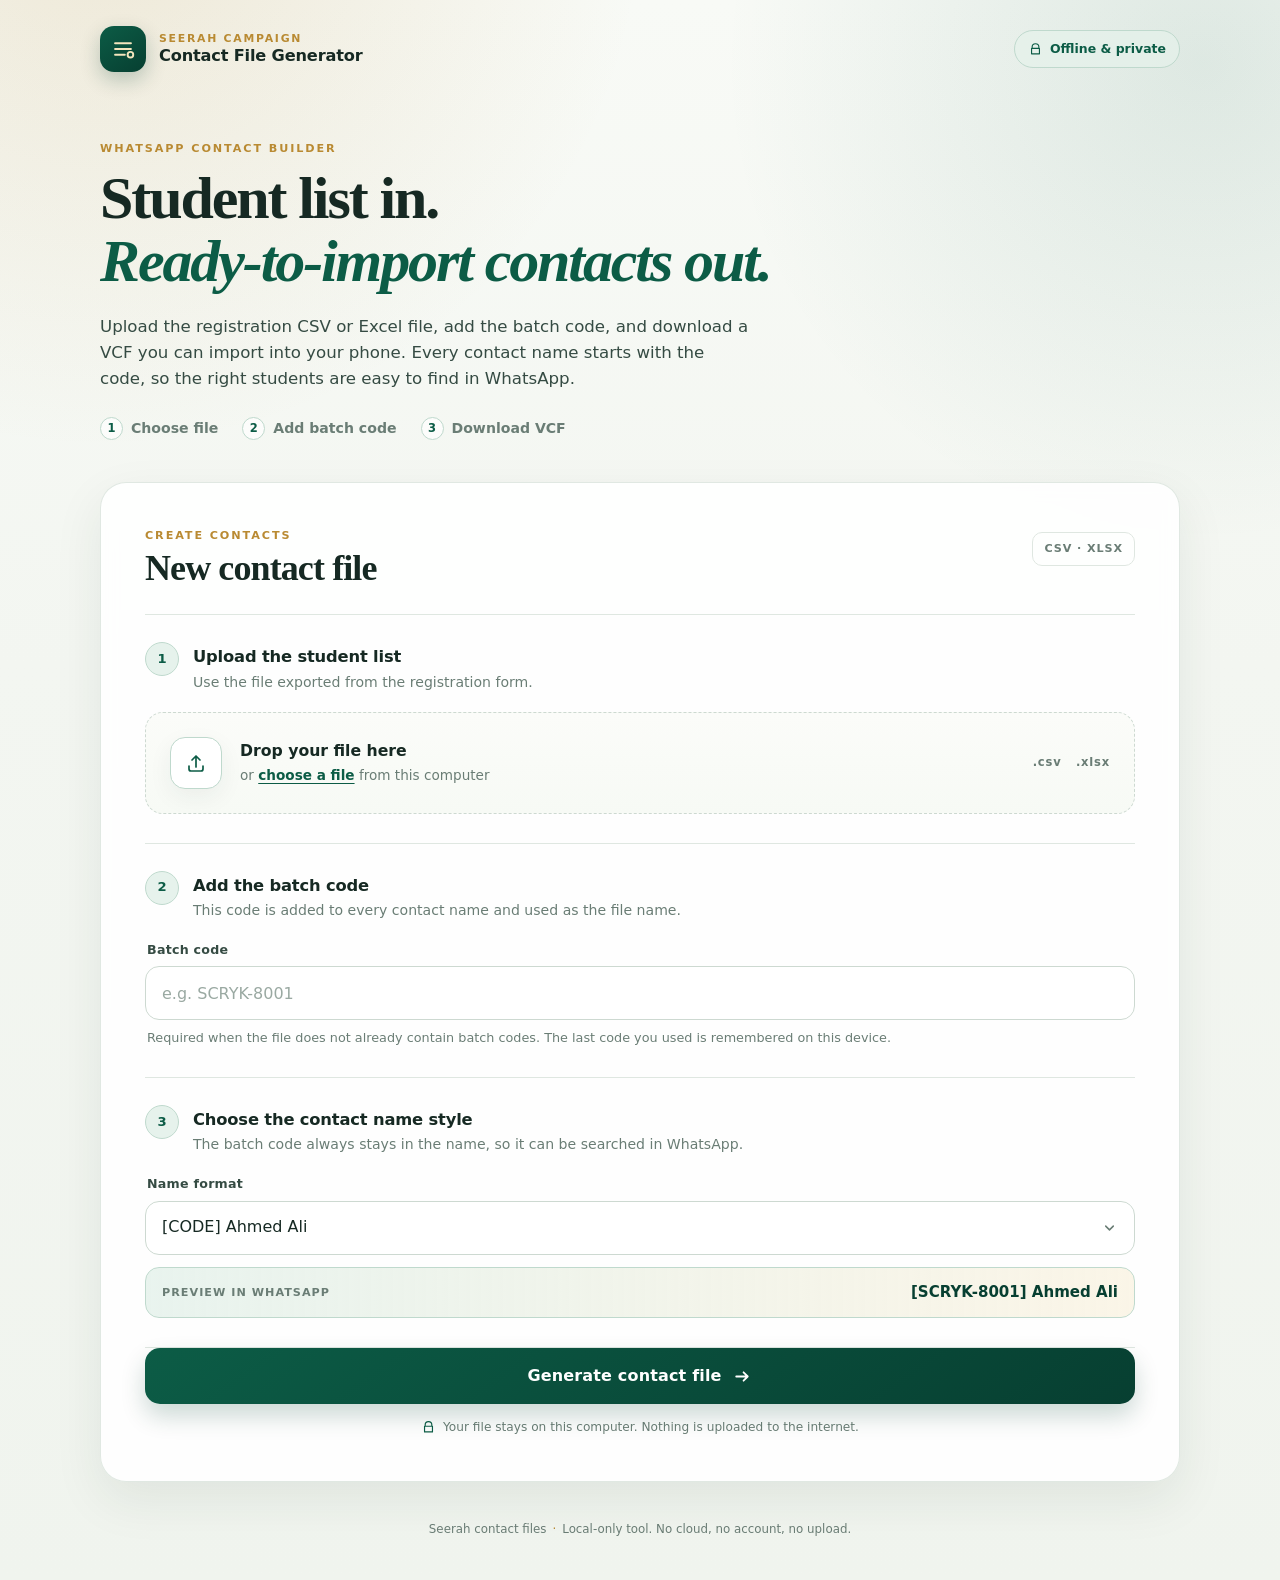
==== static/index.html @ 143b4d5f "Add offline Seerah CSV/Excel to WhatsApp VCF converter with web UI" ====
<!doctype html>
<html lang="en">
<head>
  <meta charset="utf-8">
  <meta name="viewport" content="width=device-width, initial-scale=1">
  <meta name="color-scheme" content="light">
  <meta name="theme-color" content="#0c5c46">
  <title>Seerah Contacts — VCF Generator</title>
  <meta name="description" content="Create WhatsApp-ready contact files from a Seerah student list. Runs fully offline.">
  <link rel="icon" href="data:image/svg+xml,%3Csvg xmlns='http://www.w3.org/2000/svg' viewBox='0 0 64 64'%3E%3Crect width='64' height='64' rx='16' fill='%230c5c46'/%3E%3Cpath d='M18 22h28M18 32h28M18 42h18' stroke='%23f5e7bd' stroke-width='4' stroke-linecap='round'/%3E%3C/svg%3E">
  <link rel="stylesheet" href="/static/style.css">
</head>
<body>
  <div class="page">
    <header class="topbar">
      <a class="brand" href="/" aria-label="Seerah Contacts home">
        <span class="brand-mark" aria-hidden="true">
          <svg viewBox="0 0 32 32" fill="none">
            <path d="M7 9.5h18M7 16h18M7 22.5h11" stroke="currentColor" stroke-width="2.4" stroke-linecap="round"/>
            <circle cx="24.5" cy="22.5" r="3.2" stroke="currentColor" stroke-width="2.2"/>
          </svg>
        </span>
        <span class="brand-copy">
          <span class="brand-eyebrow">Seerah Campaign</span>
          <span class="brand-name">Contact File Generator</span>
        </span>
      </a>
      <span class="privacy-pill">
        <svg viewBox="0 0 20 20" fill="none" aria-hidden="true">
          <path d="M5.5 8.5V6.75a4.5 4.5 0 0 1 9 0V8.5M4.75 8.5h10.5v7.25H4.75z" stroke="currentColor" stroke-width="1.5" stroke-linecap="round" stroke-linejoin="round"/>
        </svg>
        Offline &amp; private
      </span>
    </header>

    <main>
      <section class="hero">
        <p class="eyebrow">WhatsApp contact builder</p>
        <h1>Student list in.<br><em>Ready-to-import contacts out.</em></h1>
        <p class="hero-copy">
          Upload the registration CSV or Excel file, add the batch code, and download a VCF
          you can import into your phone. Every contact name starts with the code, so the
          right students are easy to find in WhatsApp.
        </p>
        <ul class="hero-points" aria-label="How it works">
          <li><span>1</span> Choose file</li>
          <li><span>2</span> Add batch code</li>
          <li><span>3</span> Download VCF</li>
        </ul>
      </section>

      <section class="panel converter" aria-labelledby="converter-title">
        <div class="panel-heading">
          <div>
            <p class="eyebrow">Create contacts</p>
            <h2 id="converter-title">New contact file</h2>
          </div>
          <span class="file-types">CSV · XLSX</span>
        </div>

        <form id="convert-form" novalidate>
          <div class="form-step">
            <div class="step-head">
              <span class="step-number" aria-hidden="true">1</span>
              <div>
                <h3>Upload the student list</h3>
                <p>Use the file exported from the registration form.</p>
              </div>
            </div>

            <div id="dropzone" class="dropzone" role="button" tabindex="0"
                 aria-controls="file-input" aria-label="Choose a CSV or Excel file">
              <span class="drop-icon" aria-hidden="true">
                <svg viewBox="0 0 24 24" fill="none">
                  <path d="M12 16V5m0 0L8 9m4-4 4 4M5 15v3a2 2 0 0 0 2 2h10a2 2 0 0 0 2-2v-3"
                        stroke="currentColor" stroke-width="1.7" stroke-linecap="round" stroke-linejoin="round"/>
                </svg>
              </span>
              <span class="drop-copy">
                <strong>Drop your file here</strong>
                <span>or <u>choose a file</u> from this computer</span>
              </span>
              <span class="drop-formats">.csv &nbsp; .xlsx</span>
            </div>
            <input id="file-input" class="visually-hidden" type="file"
                   accept=".csv,.xlsx,.xlsm,text/csv,application/vnd.openxmlformats-officedocument.spreadsheetml.sheet">

            <div id="file-chip" class="file-chip" hidden>
              <span class="file-chip-icon" aria-hidden="true">
                <svg viewBox="0 0 20 20" fill="none">
                  <path d="M6 2.75h5l3 3v11.5H6z" stroke="currentColor" stroke-width="1.4" stroke-linejoin="round"/>
                  <path d="M11 2.75v3h3" stroke="currentColor" stroke-width="1.4" stroke-linejoin="round"/>
                </svg>
              </span>
              <span class="file-chip-copy">
                <strong id="file-name">file.csv</strong>
                <span id="file-size">0 KB</span>
              </span>
              <button id="remove-file" class="icon-button" type="button" aria-label="Remove chosen file">
                <svg viewBox="0 0 20 20" fill="none" aria-hidden="true">
                  <path d="m5 5 10 10M15 5 5 15" stroke="currentColor" stroke-width="1.6" stroke-linecap="round"/>
                </svg>
              </button>
            </div>
          </div>

          <div class="form-step">
            <div class="step-head">
              <span class="step-number" aria-hidden="true">2</span>
              <div>
                <h3>Add the batch code</h3>
                <p>This code is added to every contact name and used as the file name.</p>
              </div>
            </div>

            <label class="field-label" for="batch-code">Batch code</label>
            <input id="batch-code" class="text-input" type="text" name="code"
                   placeholder="e.g. SCRYK-8001" autocomplete="off" autocapitalize="characters"
                   spellcheck="false" aria-describedby="batch-code-hint">
            <p id="batch-code-hint" class="hint">
              Required when the file does not already contain batch codes. The last code you
              used is remembered on this device.
            </p>
          </div>

          <div class="form-step">
            <div class="step-head">
              <span class="step-number" aria-hidden="true">3</span>
              <div>
                <h3>Choose the contact name style</h3>
                <p>The batch code always stays in the name, so it can be searched in WhatsApp.</p>
              </div>
            </div>

            <label class="field-label" for="name-style">Name format</label>
            <div class="select-wrap">
              <select id="name-style" class="select-input" name="style">
                <option value="brackets">[CODE] Ahmed Ali</option>
                <option value="dash">CODE - Ahmed Ali</option>
                <option value="parentheses">Ahmed Ali (CODE)</option>
                <option value="prefix">CODE Ahmed Ali</option>
              </select>
              <svg viewBox="0 0 20 20" fill="none" aria-hidden="true">
                <path d="m6 8 4 4 4-4" stroke="currentColor" stroke-width="1.6" stroke-linecap="round" stroke-linejoin="round"/>
              </svg>
            </div>

            <div class="name-preview">
              <span class="preview-label">Preview in WhatsApp</span>
              <span id="preview-name" class="preview-name">[SCRYK-8001] Ahmed Ali</span>
            </div>
          </div>

          <div id="form-error" class="alert" role="alert" hidden></div>

          <button id="submit-btn" class="primary-button" type="submit">
            <span class="button-label">Generate contact file</span>
            <svg class="button-arrow" viewBox="0 0 20 20" fill="none" aria-hidden="true">
              <path d="M4 10h11m0 0-4-4m4 4-4 4" stroke="currentColor" stroke-width="1.7" stroke-linecap="round" stroke-linejoin="round"/>
            </svg>
            <span class="spinner" aria-hidden="true"></span>
          </button>

          <p class="privacy-note">
            <svg viewBox="0 0 18 18" fill="none" aria-hidden="true">
              <path d="M5 7.5V6a4 4 0 0 1 8 0v1.5M4.25 7.5h9.5v6.75h-9.5z" stroke="currentColor" stroke-width="1.4" stroke-linecap="round" stroke-linejoin="round"/>
            </svg>
            Your file stays on this computer. Nothing is uploaded to the internet.
          </p>
        </form>
      </section>

      <section id="results" class="results" aria-live="polite" hidden>
        <div class="results-head">
          <div>
            <p class="eyebrow">Finished</p>
            <h2>Your contact files are ready</h2>
          </div>
          <button id="reset-btn" class="ghost-button" type="button">Convert another file</button>
        </div>

        <div class="stats" aria-label="Conversion summary">
          <div class="stat">
            <span class="stat-label">Rows read</span>
            <strong id="stat-rows">0</strong>
          </div>
          <div class="stat stat-accent">
            <span class="stat-label">Contacts ready</span>
            <strong id="stat-contacts">0</strong>
          </div>
          <div class="stat">
            <span class="stat-label">Rows skipped</span>
            <strong id="stat-skipped">0</strong>
          </div>
        </div>

        <div id="batches" class="batches"></div>

        <div id="skipped-panel" class="panel skipped-panel">
          <div class="skipped-head">
            <div>
              <h3>Rows that need attention</h3>
              <p id="skipped-summary">No rows were skipped.</p>
            </div>
            <a id="report-link" class="text-link" href="#" download>Download skipped report</a>
          </div>
          <div id="skipped-table-wrap" class="table-wrap" hidden></div>
        </div>
      </section>
    </main>

    <footer class="footer">
      <span>Seerah contact files</span>
      <span class="footer-dot" aria-hidden="true">·</span>
      <span>Local-only tool. No cloud, no account, no upload.</span>
    </footer>
  </div>

  <script src="/static/app.js"></script>
</body>
</html>
---- static/style.css ----
:root {
  --ink: #162923;
  --ink-soft: #354b43;
  --muted: #6a7d75;
  --green: #0c5c46;
  --green-deep: #073f31;
  --green-soft: #e6f2ec;
  --green-line: #bfd9cd;
  --gold: #b98a32;
  --gold-soft: #f7edd4;
  --paper: #ffffff;
  --canvas: #f3f6f1;
  --line: #dfe7e1;
  --line-strong: #cdd9d1;
  --danger: #9d3333;
  --danger-soft: #fbeceb;
  --shadow: 0 18px 50px rgba(26, 54, 44, 0.08);
  --shadow-soft: 0 8px 24px rgba(26, 54, 44, 0.06);
  --radius-lg: 26px;
  --radius-md: 18px;
  --font-sans: "Inter", "Segoe UI", system-ui, -apple-system, "Helvetica Neue", Arial, sans-serif;
  --font-display: "Iowan Old Style", "Palatino Linotype", "Book Antiqua", Palatino, Georgia, serif;
}

* {
  box-sizing: border-box;
}

html {
  scroll-behavior: smooth;
}

body {
  margin: 0;
  color: var(--ink);
  font-family: var(--font-sans);
  font-size: 16px;
  line-height: 1.55;
  background:
    radial-gradient(circle at 8% -6%, rgba(185, 138, 50, 0.16), transparent 34rem),
    radial-gradient(circle at 94% 4%, rgba(12, 92, 70, 0.11), transparent 30rem),
    linear-gradient(180deg, #f8faf6 0%, var(--canvas) 42%, #f0f4ee 100%);
  min-height: 100vh;
  -webkit-font-smoothing: antialiased;
}

button,
input,
select {
  font: inherit;
  color: inherit;
}

button,
a {
  -webkit-tap-highlight-color: transparent;
}

a {
  color: var(--green);
}

svg {
  display: block;
}

.page {
  width: min(1080px, calc(100% - 40px));
  margin: 0 auto;
  padding: 26px 0 38px;
}

/* ---------- Top bar ---------- */

.topbar {
  display: flex;
  align-items: center;
  justify-content: space-between;
  gap: 18px;
  padding-bottom: 28px;
}

.brand {
  display: inline-flex;
  align-items: center;
  gap: 13px;
  text-decoration: none;
  color: inherit;
}

.brand-mark {
  width: 46px;
  height: 46px;
  display: grid;
  place-items: center;
  flex: 0 0 auto;
  color: #f3e5bd;
  background: linear-gradient(145deg, var(--green) 0%, var(--green-deep) 100%);
  border-radius: 14px;
  box-shadow: 0 8px 20px rgba(7, 63, 49, 0.24);
}

.brand-mark svg {
  width: 28px;
  height: 28px;
}

.brand-copy {
  display: flex;
  flex-direction: column;
  line-height: 1.25;
}

.brand-eyebrow {
  color: var(--gold);
  font-size: 0.68rem;
  font-weight: 750;
  letter-spacing: 0.16em;
  text-transform: uppercase;
}

.brand-name {
  font-size: 1.01rem;
  font-weight: 700;
  letter-spacing: -0.01em;
}

.privacy-pill {
  display: inline-flex;
  align-items: center;
  gap: 7px;
  padding: 8px 13px;
  border: 1px solid var(--green-line);
  border-radius: 999px;
  background: rgba(230, 242, 236, 0.7);
  color: var(--green);
  font-size: 0.78rem;
  font-weight: 700;
  white-space: nowrap;
}

.privacy-pill svg {
  width: 15px;
  height: 15px;
}

/* ---------- Hero ---------- */

.hero {
  max-width: 790px;
  padding: 40px 0 42px;
}

.eyebrow {
  margin: 0 0 10px;
  color: var(--gold);
  font-size: 0.7rem;
  font-weight: 800;
  letter-spacing: 0.17em;
  text-transform: uppercase;
}

.hero h1 {
  margin: 0;
  font-family: var(--font-display);
  font-size: clamp(2.25rem, 4.7vw, 3.75rem);
  font-weight: 600;
  line-height: 1.04;
  letter-spacing: -0.035em;
  color: var(--ink);
}

.hero h1 em {
  color: var(--green);
  font-style: italic;
}

.hero-copy {
  max-width: 650px;
  margin: 22px 0 0;
  color: var(--ink-soft);
  font-size: 1.04rem;
}

.hero-points {
  display: flex;
  flex-wrap: wrap;
  gap: 10px 24px;
  margin: 26px 0 0;
  padding: 0;
  list-style: none;
  color: var(--muted);
  font-size: 0.88rem;
  font-weight: 600;
}

.hero-points li {
  display: inline-flex;
  align-items: center;
  gap: 8px;
}

.hero-points span {
  display: grid;
  place-items: center;
  width: 23px;
  height: 23px;
  border: 1px solid var(--green-line);
  border-radius: 50%;
  background: rgba(255, 255, 255, 0.66);
  color: var(--green);
  font-size: 0.72rem;
  font-weight: 800;
}

/* ---------- Panels ---------- */

.panel {
  background: rgba(255, 255, 255, 0.9);
  border: 1px solid rgba(223, 231, 225, 0.95);
  border-radius: var(--radius-lg);
  box-shadow: var(--shadow);
}

.converter {
  padding: clamp(24px, 4vw, 44px);
  backdrop-filter: blur(8px);
}

.panel-heading {
  display: flex;
  align-items: flex-start;
  justify-content: space-between;
  gap: 20px;
  padding-bottom: 26px;
  border-bottom: 1px solid var(--line);
}

.panel-heading .eyebrow {
  margin-bottom: 4px;
}

.panel-heading h2,
.results-head h2 {
  margin: 0;
  font-family: var(--font-display);
  font-size: clamp(1.6rem, 3vw, 2.25rem);
  font-weight: 600;
  line-height: 1.1;
  letter-spacing: -0.025em;
}

.file-types {
  flex: 0 0 auto;
  margin-top: 5px;
  padding: 7px 11px;
  border: 1px solid var(--line);
  border-radius: 10px;
  color: var(--muted);
  font-size: 0.7rem;
  font-weight: 750;
  letter-spacing: 0.08em;
}

/* ---------- Form ---------- */

.form-step {
  padding: 27px 0 29px;
  border-bottom: 1px solid var(--line);
}

.form-step:last-of-type {
  border-bottom: 0;
  padding-bottom: 24px;
}

.step-head {
  display: flex;
  gap: 14px;
  margin-bottom: 18px;
}

.step-number {
  display: grid;
  place-items: center;
  flex: 0 0 auto;
  width: 34px;
  height: 34px;
  border: 1px solid var(--green-line);
  border-radius: 50%;
  background: var(--green-soft);
  color: var(--green);
  font-size: 0.82rem;
  font-weight: 800;
}

.step-head h3 {
  margin: 2px 0 2px;
  font-size: 1.02rem;
  font-weight: 720;
  letter-spacing: -0.01em;
}

.step-head p {
  margin: 0;
  color: var(--muted);
  font-size: 0.88rem;
}

.dropzone {
  display: flex;
  align-items: center;
  gap: 18px;
  padding: 24px;
  border: 1.5px dashed var(--line-strong);
  border-radius: var(--radius-md);
  background: linear-gradient(180deg, #fbfcf9 0%, #f7faf5 100%);
  cursor: pointer;
  transition: border-color 160ms ease, background 160ms ease, transform 160ms ease;
}

.dropzone[hidden] {
  display: none;
}

.dropzone:hover,
.dropzone:focus-visible {
  border-color: var(--green);
  background: var(--green-soft);
  outline: none;
}

.dropzone.is-dragging {
  border-color: var(--green);
  background: var(--green-soft);
  transform: scale(1.005);
}

.drop-icon {
  display: grid;
  place-items: center;
  flex: 0 0 auto;
  width: 52px;
  height: 52px;
  border: 1px solid var(--green-line);
  border-radius: 15px;
  background: var(--paper);
  color: var(--green);
  box-shadow: var(--shadow-soft);
}

.drop-icon svg {
  width: 24px;
  height: 24px;
}

.drop-copy {
  display: flex;
  flex-direction: column;
  gap: 2px;
  min-width: 0;
}

.drop-copy strong {
  font-size: 0.98rem;
  font-weight: 700;
}

.drop-copy span {
  color: var(--muted);
  font-size: 0.85rem;
}

.drop-copy u {
  color: var(--green);
  font-weight: 650;
  text-decoration-thickness: 1px;
  text-underline-offset: 3px;
}

.drop-formats {
  margin-left: auto;
  flex: 0 0 auto;
  color: var(--muted);
  font-size: 0.72rem;
  font-weight: 700;
  letter-spacing: 0.07em;
}

.file-chip {
  display: flex;
  align-items: center;
  gap: 12px;
  margin-top: 12px;
  padding: 12px 14px;
  border: 1px solid var(--green-line);
  border-radius: 14px;
  background: var(--green-soft);
}

.file-chip[hidden] {
  display: none;
}

.file-chip-icon {
  display: grid;
  place-items: center;
  width: 34px;
  height: 34px;
  flex: 0 0 auto;
  border-radius: 10px;
  background: var(--paper);
  color: var(--green);
}

.file-chip-icon svg {
  width: 19px;
  height: 19px;
}

.file-chip-copy {
  display: flex;
  flex-direction: column;
  min-width: 0;
  line-height: 1.35;
}

.file-chip-copy strong {
  overflow: hidden;
  font-size: 0.88rem;
  font-weight: 700;
  text-overflow: ellipsis;
  white-space: nowrap;
}

.file-chip-copy span {
  color: var(--muted);
  font-size: 0.75rem;
}

.icon-button {
  display: grid;
  place-items: center;
  width: 34px;
  height: 34px;
  margin-left: auto;
  padding: 0;
  border: 0;
  border-radius: 9px;
  background: transparent;
  color: var(--muted);
  cursor: pointer;
}

.icon-button:hover,
.icon-button:focus-visible {
  background: rgba(255, 255, 255, 0.75);
  color: var(--danger);
  outline: none;
}

.icon-button svg {
  width: 17px;
  height: 17px;
}

.field-label {
  display: block;
  margin: 0 0 7px 2px;
  color: var(--ink-soft);
  font-size: 0.79rem;
  font-weight: 750;
  letter-spacing: 0.02em;
}

.text-input,
.select-input {
  width: 100%;
  height: 54px;
  padding: 0 16px;
  border: 1px solid var(--line-strong);
  border-radius: 14px;
  background: var(--paper);
  font-size: 1rem;
  transition: border-color 150ms ease, box-shadow 150ms ease;
}

.text-input::placeholder {
  color: #9aa9a2;
}

.text-input:focus,
.select-input:focus {
  border-color: var(--green);
  outline: none;
  box-shadow: 0 0 0 4px rgba(12, 92, 70, 0.12);
}

.hint {
  margin: 8px 2px 0;
  color: var(--muted);
  font-size: 0.8rem;
}

.hint strong {
  color: var(--ink-soft);
  font-weight: 700;
}

.select-wrap {
  position: relative;
}

.select-input {
  appearance: none;
  padding-right: 46px;
  cursor: pointer;
}

.select-wrap > svg {
  position: absolute;
  top: 50%;
  right: 16px;
  width: 19px;
  height: 19px;
  color: var(--muted);
  pointer-events: none;
  transform: translateY(-50%);
}

.name-preview {
  display: flex;
  align-items: center;
  justify-content: space-between;
  gap: 18px;
  margin-top: 12px;
  padding: 13px 16px;
  border: 1px solid var(--green-line);
  border-radius: 14px;
  background:
    linear-gradient(90deg, rgba(230, 242, 236, 0.9), rgba(247, 237, 212, 0.55));
}

.preview-label {
  color: var(--muted);
  font-size: 0.7rem;
  font-weight: 750;
  letter-spacing: 0.09em;
  text-transform: uppercase;
}

.preview-name {
  overflow: hidden;
  color: var(--green-deep);
  font-size: 0.94rem;
  font-weight: 750;
  text-align: right;
  text-overflow: ellipsis;
  white-space: nowrap;
}

.alert {
  margin: 4px 0 16px;
  padding: 13px 15px;
  border: 1px solid #ecc9c7;
  border-radius: 13px;
  background: var(--danger-soft);
  color: var(--danger);
  font-size: 0.87rem;
  font-weight: 600;
}

.alert[hidden] {
  display: none;
}

.alert ul {
  margin: 6px 0 0;
  padding-left: 18px;
  font-weight: 500;
}

.primary-button {
  position: relative;
  display: flex;
  align-items: center;
  justify-content: center;
  gap: 10px;
  width: 100%;
  min-height: 56px;
  padding: 15px 22px;
  border: 0;
  border-radius: 15px;
  background: linear-gradient(145deg, var(--green) 0%, var(--green-deep) 100%);
  box-shadow: 0 12px 24px rgba(7, 63, 49, 0.2);
  color: #fff;
  font-size: 1rem;
  font-weight: 720;
  letter-spacing: 0.01em;
  cursor: pointer;
  transition: transform 150ms ease, box-shadow 150ms ease, opacity 150ms ease;
}

.primary-button:hover:not(:disabled) {
  box-shadow: 0 16px 30px rgba(7, 63, 49, 0.26);
  transform: translateY(-1px);
}

.primary-button:focus-visible {
  outline: 3px solid rgba(12, 92, 70, 0.35);
  outline-offset: 3px;
}

.primary-button:disabled {
  cursor: wait;
  opacity: 0.82;
}

.button-arrow {
  width: 21px;
  height: 21px;
}

.spinner {
  display: none;
  width: 18px;
  height: 18px;
  border: 2px solid rgba(255, 255, 255, 0.35);
  border-top-color: #fff;
  border-radius: 50%;
  animation: spin 700ms linear infinite;
}

.primary-button.is-loading .spinner {
  display: block;
}

.primary-button.is-loading .button-arrow {
  display: none;
}

.privacy-note {
  display: flex;
  align-items: center;
  justify-content: center;
  gap: 7px;
  margin: 14px 0 0;
  color: var(--muted);
  font-size: 0.76rem;
  text-align: center;
}

.privacy-note svg {
  width: 15px;
  height: 15px;
  flex: 0 0 auto;
  color: var(--green);
}

/* ---------- Results ---------- */

.results {
  margin-top: 42px;
  scroll-margin-top: 24px;
  animation: rise 420ms ease both;
}

.results[hidden] {
  display: none;
}

.results-head {
  display: flex;
  align-items: flex-end;
  justify-content: space-between;
  gap: 20px;
  padding: 0 2px 18px;
}

.results-head .eyebrow {
  margin-bottom: 4px;
  color: var(--green);
}

.ghost-button {
  padding: 9px 14px;
  border: 1px solid var(--line-strong);
  border-radius: 11px;
  background: rgba(255, 255, 255, 0.7);
  color: var(--ink-soft);
  font-size: 0.8rem;
  font-weight: 650;
  cursor: pointer;
}

.ghost-button:hover,
.ghost-button:focus-visible {
  border-color: var(--green);
  color: var(--green);
  outline: none;
}

.stats {
  display: grid;
  grid-template-columns: repeat(3, minmax(0, 1fr));
  gap: 12px;
  margin-bottom: 14px;
}

.stat {
  display: flex;
  flex-direction: column;
  gap: 5px;
  padding: 18px 20px;
  border: 1px solid var(--line);
  border-radius: var(--radius-md);
  background: rgba(255, 255, 255, 0.8);
}

.stat-label {
  color: var(--muted);
  font-size: 0.72rem;
  font-weight: 750;
  letter-spacing: 0.09em;
  text-transform: uppercase;
}

.stat strong {
  font-family: var(--font-display);
  font-size: 2rem;
  font-weight: 600;
  line-height: 1;
}

.stat-accent {
  border-color: var(--green);
  background: linear-gradient(145deg, var(--green) 0%, var(--green-deep) 100%);
  color: #fff;
  box-shadow: 0 12px 26px rgba(7, 63, 49, 0.18);
}

.stat-accent .stat-label {
  color: rgba(255, 255, 255, 0.72);
}

.batches {
  display: grid;
  gap: 14px;
}

.batch-card {
  padding: 23px;
  border: 1px solid var(--line);
  border-radius: var(--radius-md);
  background: var(--paper);
  box-shadow: var(--shadow-soft);
}

.batch-top {
  display: flex;
  align-items: center;
  justify-content: space-between;
  gap: 18px;
}

.batch-label {
  margin: 0 0 4px;
  color: var(--muted);
  font-size: 0.68rem;
  font-weight: 750;
  letter-spacing: 0.1em;
  text-transform: uppercase;
}

.code-pill {
  display: inline-block;
  color: var(--green-deep);
  font-family: "SFMono-Regular", Consolas, "Liberation Mono", monospace;
  font-size: 1.16rem;
  font-weight: 750;
  letter-spacing: -0.01em;
  overflow-wrap: anywhere;
}

.batch-meta {
  margin: 5px 0 0;
  color: var(--muted);
  font-size: 0.82rem;
}

.download-button {
  display: inline-flex;
  align-items: center;
  justify-content: center;
  gap: 8px;
  flex: 0 0 auto;
  min-height: 46px;
  padding: 11px 18px;
  border-radius: 12px;
  background: var(--green);
  box-shadow: 0 8px 18px rgba(7, 63, 49, 0.17);
  color: #fff;
  font-size: 0.86rem;
  font-weight: 720;
  text-decoration: none;
  transition: background 150ms ease, transform 150ms ease;
}

.download-button::after {
  content: "↓";
  font-size: 1.05rem;
  line-height: 1;
}

.download-button:hover,
.download-button:focus-visible {
  background: var(--green-deep);
  outline: none;
  transform: translateY(-1px);
}

.contact-details {
  margin-top: 18px;
  border-top: 1px solid var(--line);
}

.contact-details summary {
  padding-top: 14px;
  color: var(--green);
  font-size: 0.8rem;
  font-weight: 700;
  cursor: pointer;
  list-style-position: inside;
}

.contact-details summary:hover {
  color: var(--green-deep);
}

.contact-note {
  margin: 10px 0 8px;
  color: var(--muted);
  font-size: 0.76rem;
}

.table-wrap {
  max-height: 330px;
  margin-top: 10px;
  overflow: auto;
  border: 1px solid var(--line);
  border-radius: 12px;
}

table {
  width: 100%;
  border-collapse: collapse;
  font-size: 0.82rem;
}

th {
  position: sticky;
  top: 0;
  z-index: 1;
  padding: 9px 12px;
  background: #f4f7f3;
  color: var(--muted);
  font-size: 0.68rem;
  font-weight: 750;
  letter-spacing: 0.07em;
  text-align: left;
  text-transform: uppercase;
  white-space: nowrap;
}

td {
  padding: 9px 12px;
  border-top: 1px solid var(--line);
  color: var(--ink-soft);
  vertical-align: top;
}

td.phone-cell {
  font-family: "SFMono-Regular", Consolas, "Liberation Mono", monospace;
  font-size: 0.78rem;
  white-space: nowrap;
}

tbody tr:nth-child(even) {
  background: #fafcf9;
}

.reason-pill {
  display: inline-block;
  padding: 2px 8px;
  border-radius: 999px;
  background: var(--gold-soft);
  color: #785718;
  font-size: 0.71rem;
  font-weight: 650;
}

/* ---------- Skipped panel ---------- */

.skipped-panel {
  margin-top: 14px;
  padding: 22px 23px;
  box-shadow: var(--shadow-soft);
}

.skipped-head {
  display: flex;
  align-items: flex-start;
  justify-content: space-between;
  gap: 18px;
}

.skipped-head h3 {
  margin: 0 0 3px;
  font-size: 0.98rem;
  font-weight: 720;
}

.skipped-head p {
  margin: 0;
  color: var(--muted);
  font-size: 0.82rem;
}

.text-link {
  flex: 0 0 auto;
  color: var(--green);
  font-size: 0.8rem;
  font-weight: 650;
  text-underline-offset: 3px;
  white-space: nowrap;
}

.text-link:hover {
  color: var(--green-deep);
}

.text-link[hidden] {
  display: none;
}

/* ---------- Footer ---------- */

.footer {
  display: flex;
  flex-wrap: wrap;
  justify-content: center;
  gap: 6px;
  padding: 38px 10px 4px;
  color: var(--muted);
  font-size: 0.74rem;
  text-align: center;
}

.footer-dot {
  color: var(--gold);
}

.visually-hidden {
  position: absolute !important;
  width: 1px !important;
  height: 1px !important;
  padding: 0 !important;
  margin: -1px !important;
  overflow: hidden !important;
  clip: rect(0, 0, 0, 0) !important;
  white-space: nowrap !important;
  border: 0 !important;
}

/* ---------- Motion ---------- */

@keyframes spin {
  to {
    transform: rotate(360deg);
  }
}

@keyframes rise {
  from {
    opacity: 0;
    transform: translateY(12px);
  }
  to {
    opacity: 1;
    transform: translateY(0);
  }
}

@media (prefers-reduced-motion: reduce) {
  html {
    scroll-behavior: auto;
  }

  *,
  *::before,
  *::after {
    animation-duration: 0.01ms !important;
    animation-iteration-count: 1 !important;
    transition-duration: 0.01ms !important;
  }
}

/* ---------- Small screens ---------- */

@media (max-width: 720px) {
  .page {
    width: min(100% - 26px, 1080px);
    padding-top: 18px;
  }

  .topbar {
    align-items: flex-start;
    padding-bottom: 16px;
  }

  .privacy-pill {
    padding: 7px 10px;
    font-size: 0.69rem;
  }

  .brand-mark {
    width: 42px;
    height: 42px;
  }

  .brand-name {
    font-size: 0.93rem;
  }

  .hero {
    padding: 28px 2px 30px;
  }

  .hero h1 {
    font-size: clamp(2.05rem, 10vw, 2.75rem);
  }

  .hero-copy {
    font-size: 0.96rem;
  }

  .hero-points {
    gap: 8px 16px;
  }

  .converter {
    border-radius: 22px;
  }

  .panel-heading {
    padding-bottom: 20px;
  }

  .dropzone {
    flex-wrap: wrap;
    gap: 13px;
    padding: 20px;
  }

  .drop-formats {
    display: none;
  }

  .name-preview {
    align-items: flex-start;
    flex-direction: column;
    gap: 4px;
  }

  .preview-name {
    text-align: left;
  }

  .stats {
    grid-template-columns: 1fr 1fr;
  }

  .stat-accent {
    grid-column: 1 / -1;
    grid-row: 1;
  }

  .results-head {
    align-items: flex-start;
    flex-direction: column;
    gap: 10px;
  }

  .batch-top {
    align-items: flex-start;
    flex-direction: column;
    gap: 14px;
  }

  .download-button {
    width: 100%;
  }

  .batch-card,
  .skipped-panel {
    padding: 19px;
  }

  .skipped-head {
    flex-direction: column;
    gap: 9px;
  }

  .footer {
    flex-direction: column;
    gap: 2px;
  }

  .footer-dot {
    display: none;
  }
}
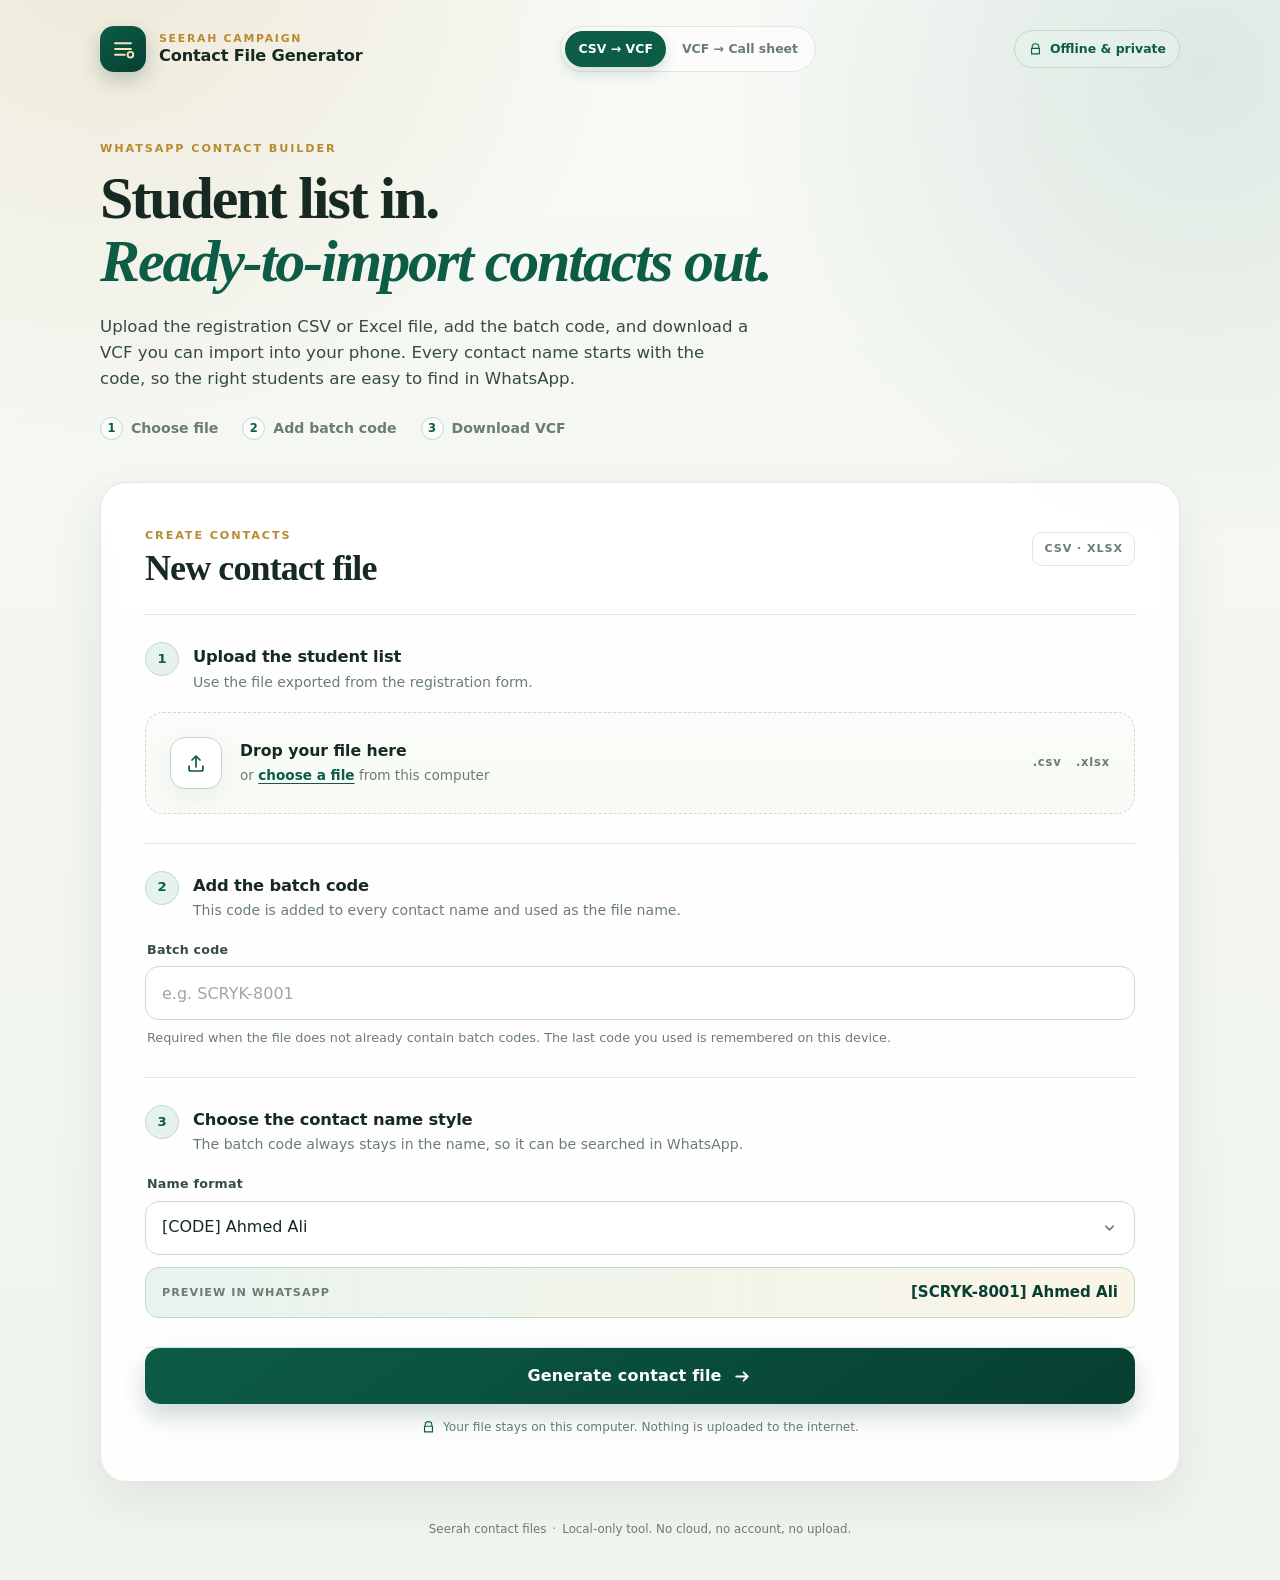
==== commit 653f64e1: "Add VCF call sheet conversion tool Adds VCF-to-CSV call-sheet conversion with phone parsing, skipped" ====
--- a/static/index.html
+++ b/static/index.html
@@ -25,6 +25,10 @@
           <span class="brand-name">Contact File Generator</span>
         </span>
       </a>
+      <nav class="tool-switch" aria-label="Contact tools">
+        <a class="tool-link is-active" href="/" aria-current="page">CSV &rarr; VCF</a>
+        <a class="tool-link" href="/sheet">VCF &rarr; Call sheet</a>
+      </nav>
       <span class="privacy-pill">
         <svg viewBox="0 0 20 20" fill="none" aria-hidden="true">
           <path d="M5.5 8.5V6.75a4.5 4.5 0 0 1 9 0V8.5M4.75 8.5h10.5v7.25H4.75z" stroke="currentColor" stroke-width="1.5" stroke-linecap="round" stroke-linejoin="round"/>
--- a/static/style.css
+++ b/static/style.css
@@ -144,6 +144,43 @@
   height: 15px;
 }
 
+.tool-switch {
+  display: inline-flex;
+  align-items: center;
+  gap: 3px;
+  padding: 4px;
+  border: 1px solid var(--line);
+  border-radius: 999px;
+  background: rgba(255, 255, 255, 0.62);
+}
+
+.tool-link {
+  padding: 8px 13px;
+  border-radius: 999px;
+  color: var(--muted);
+  font-size: 0.78rem;
+  font-weight: 700;
+  text-decoration: none;
+  white-space: nowrap;
+}
+
+.tool-link:hover,
+.tool-link:focus-visible {
+  color: var(--green);
+  outline: none;
+}
+
+.tool-link.is-active {
+  background: var(--green);
+  box-shadow: 0 6px 14px rgba(7, 63, 49, 0.16);
+  color: #fff;
+}
+
+.tool-link.is-active:hover,
+.tool-link.is-active:focus-visible {
+  color: #fff;
+}
+
 /* ---------- Hero ---------- */
 
 .hero {
@@ -505,6 +542,28 @@
 .hint strong {
   color: var(--ink-soft);
   font-weight: 700;
+}
+
+.callout {
+  display: flex;
+  flex-direction: column;
+  gap: 4px;
+  padding: 15px 17px;
+  border: 1px solid var(--green-line);
+  border-radius: 14px;
+  background:
+    linear-gradient(90deg, rgba(230, 242, 236, 0.9), rgba(247, 237, 212, 0.55));
+  font-size: 0.85rem;
+}
+
+.callout strong {
+  color: var(--green-deep);
+  font-size: 0.82rem;
+  letter-spacing: 0.01em;
+}
+
+.callout span {
+  color: var(--ink-soft);
 }
 
 .select-wrap {
@@ -1005,6 +1064,20 @@
   }
 }
 
+/* ---------- Medium screens ---------- */
+
+@media (max-width: 900px) {
+  .topbar {
+    flex-wrap: wrap;
+  }
+
+  .tool-switch {
+    order: 3;
+    width: 100%;
+    justify-content: center;
+  }
+}
+
 /* ---------- Small screens ---------- */
 
 @media (max-width: 720px) {
